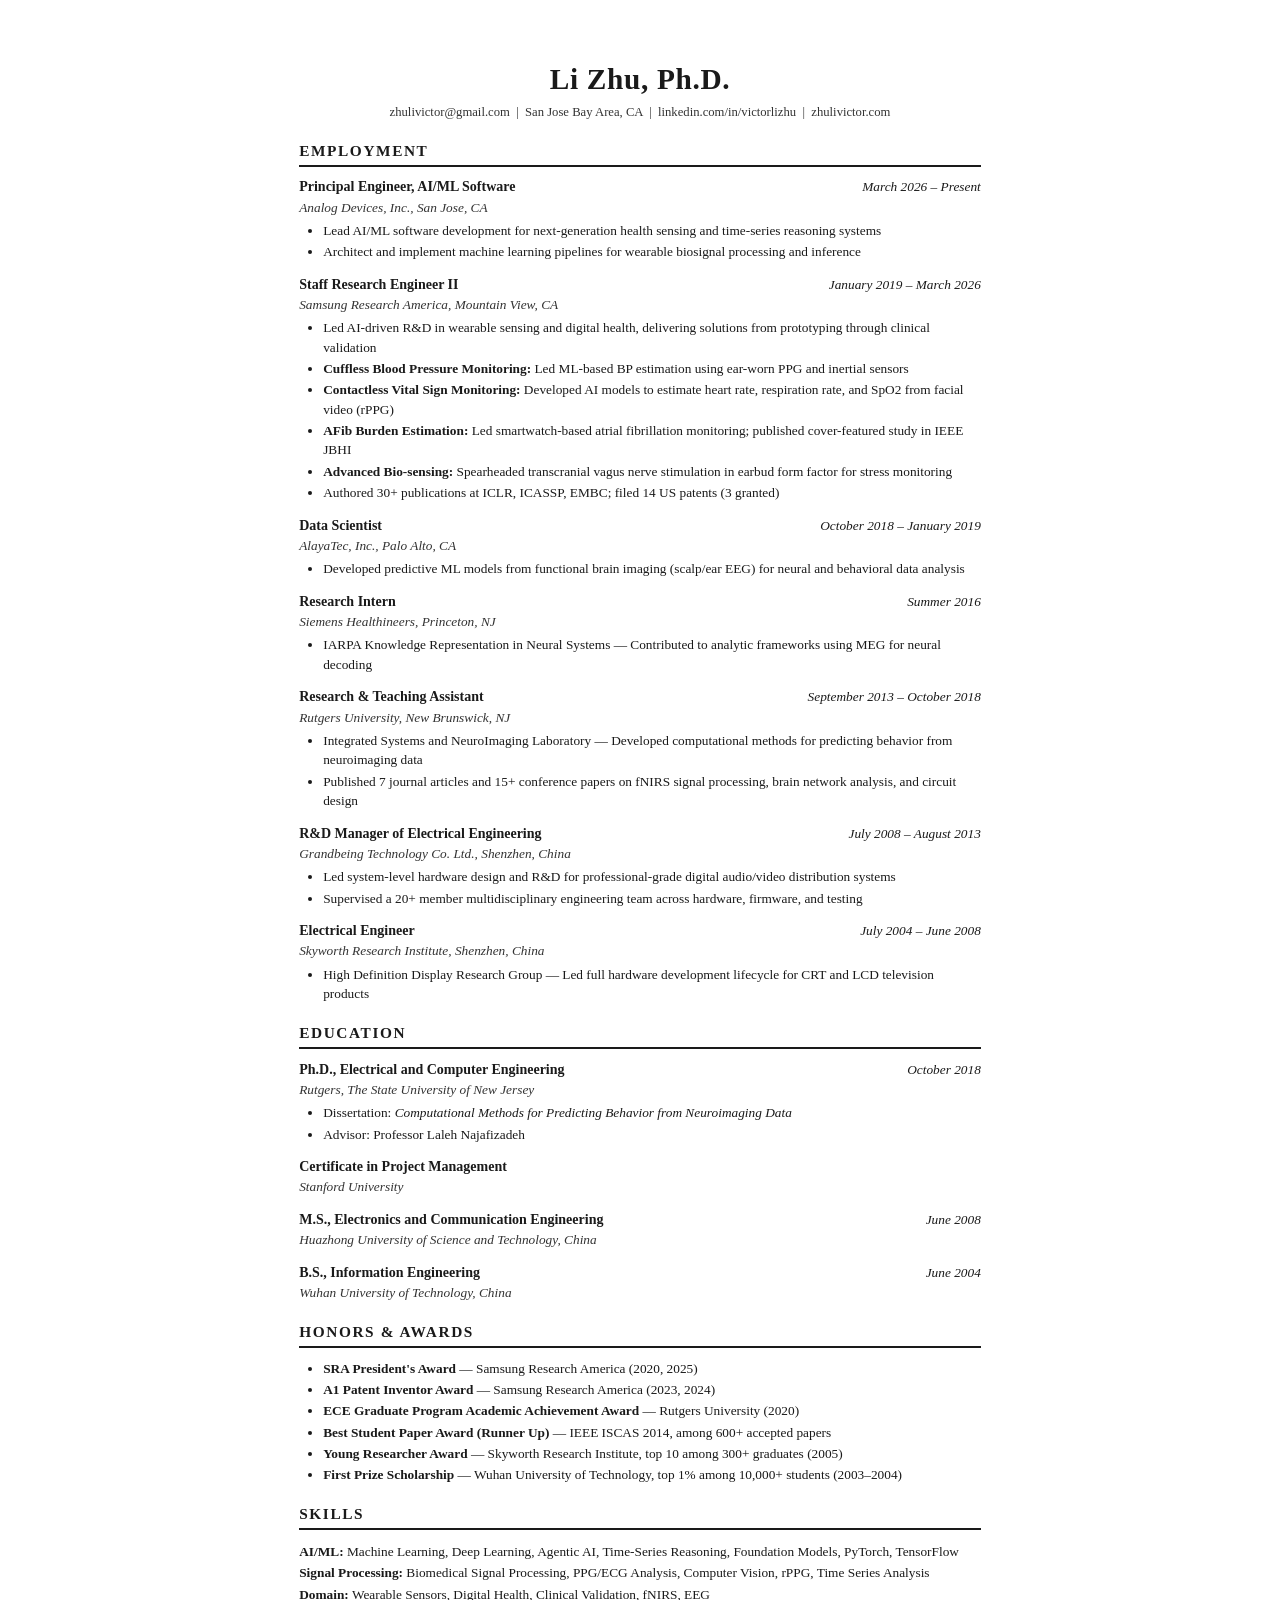
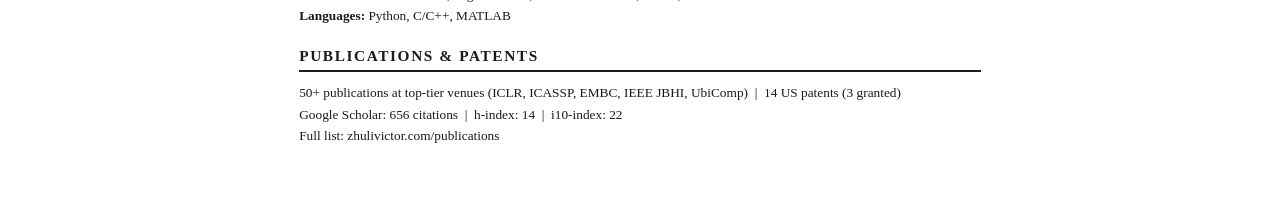
==== static/resume-li-zhu.html @ 99fdcf62 "Update CV with Analog Devices role, refreshed Scholar stats, and printable resume - Add current posi" ====
<!DOCTYPE html>
<html lang="en">
<head>
<meta charset="UTF-8">
<meta name="viewport" content="width=device-width, initial-scale=1.0">
<title>Li Zhu, Ph.D. - Resume</title>
<style>
  @page { margin: 0.6in 0.7in; size: letter; }
  * { margin: 0; padding: 0; box-sizing: border-box; }
  body {
    font-family: 'Georgia', 'Times New Roman', serif;
    font-size: 10.5pt;
    line-height: 1.45;
    color: #1a1a1a;
    max-width: 8.5in;
    margin: 0 auto;
    padding: 0.6in 0.7in;
  }
  h1 {
    font-size: 22pt;
    font-weight: 700;
    text-align: center;
    margin-bottom: 2pt;
    letter-spacing: 0.5pt;
  }
  .contact {
    text-align: center;
    font-size: 9.5pt;
    color: #333;
    margin-bottom: 14pt;
  }
  .contact a { color: #333; text-decoration: none; }
  h2 {
    font-size: 11.5pt;
    font-weight: 700;
    text-transform: uppercase;
    letter-spacing: 1.2pt;
    border-bottom: 1.5pt solid #1a1a1a;
    padding-bottom: 2pt;
    margin-top: 14pt;
    margin-bottom: 8pt;
  }
  .entry { margin-bottom: 10pt; }
  .entry-header {
    display: flex;
    justify-content: space-between;
    align-items: baseline;
  }
  .entry-title { font-weight: 700; font-size: 10.5pt; }
  .entry-date { font-style: italic; font-size: 10pt; white-space: nowrap; }
  .entry-org {
    display: flex;
    justify-content: space-between;
    font-style: italic;
    font-size: 10pt;
    color: #333;
    margin-bottom: 3pt;
  }
  ul {
    margin-left: 18pt;
    margin-top: 2pt;
  }
  li {
    margin-bottom: 1.5pt;
    font-size: 10pt;
  }
  .skills-list {
    font-size: 10pt;
    line-height: 1.6;
  }
  .skills-list strong { font-size: 10pt; }
  @media print {
    body { padding: 0; }
  }
</style>
</head>
<body>

<h1>Li Zhu, Ph.D.</h1>
<div class="contact">
  zhulivictor@gmail.com &nbsp;|&nbsp; San Jose Bay Area, CA &nbsp;|&nbsp;
  linkedin.com/in/victorlizhu &nbsp;|&nbsp; zhulivictor.com
</div>

<h2>Employment</h2>

<div class="entry">
  <div class="entry-header">
    <span class="entry-title">Principal Engineer, AI/ML Software</span>
    <span class="entry-date">March 2026 &ndash; Present</span>
  </div>
  <div class="entry-org">
    <span>Analog Devices, Inc., San Jose, CA</span>
  </div>
  <ul>
    <li>Lead AI/ML software development for next-generation health sensing and time-series reasoning systems</li>
    <li>Architect and implement machine learning pipelines for wearable biosignal processing and inference</li>
  </ul>
</div>

<div class="entry">
  <div class="entry-header">
    <span class="entry-title">Staff Research Engineer II</span>
    <span class="entry-date">January 2019 &ndash; March 2026</span>
  </div>
  <div class="entry-org">
    <span>Samsung Research America, Mountain View, CA</span>
  </div>
  <ul>
    <li>Led AI-driven R&amp;D in wearable sensing and digital health, delivering solutions from prototyping through clinical validation</li>
    <li><strong>Cuffless Blood Pressure Monitoring:</strong> Led ML-based BP estimation using ear-worn PPG and inertial sensors</li>
    <li><strong>Contactless Vital Sign Monitoring:</strong> Developed AI models to estimate heart rate, respiration rate, and SpO2 from facial video (rPPG)</li>
    <li><strong>AFib Burden Estimation:</strong> Led smartwatch-based atrial fibrillation monitoring; published cover-featured study in IEEE JBHI</li>
    <li><strong>Advanced Bio-sensing:</strong> Spearheaded transcranial vagus nerve stimulation in earbud form factor for stress monitoring</li>
    <li>Authored 30+ publications at ICLR, ICASSP, EMBC; filed 14 US patents (3 granted)</li>
  </ul>
</div>

<div class="entry">
  <div class="entry-header">
    <span class="entry-title">Data Scientist</span>
    <span class="entry-date">October 2018 &ndash; January 2019</span>
  </div>
  <div class="entry-org">
    <span>AlayaTec, Inc., Palo Alto, CA</span>
  </div>
  <ul>
    <li>Developed predictive ML models from functional brain imaging (scalp/ear EEG) for neural and behavioral data analysis</li>
  </ul>
</div>

<div class="entry">
  <div class="entry-header">
    <span class="entry-title">Research Intern</span>
    <span class="entry-date">Summer 2016</span>
  </div>
  <div class="entry-org">
    <span>Siemens Healthineers, Princeton, NJ</span>
  </div>
  <ul>
    <li>IARPA Knowledge Representation in Neural Systems &mdash; Contributed to analytic frameworks using MEG for neural decoding</li>
  </ul>
</div>

<div class="entry">
  <div class="entry-header">
    <span class="entry-title">Research &amp; Teaching Assistant</span>
    <span class="entry-date">September 2013 &ndash; October 2018</span>
  </div>
  <div class="entry-org">
    <span>Rutgers University, New Brunswick, NJ</span>
  </div>
  <ul>
    <li>Integrated Systems and NeuroImaging Laboratory &mdash; Developed computational methods for predicting behavior from neuroimaging data</li>
    <li>Published 7 journal articles and 15+ conference papers on fNIRS signal processing, brain network analysis, and circuit design</li>
  </ul>
</div>

<div class="entry">
  <div class="entry-header">
    <span class="entry-title">R&amp;D Manager of Electrical Engineering</span>
    <span class="entry-date">July 2008 &ndash; August 2013</span>
  </div>
  <div class="entry-org">
    <span>Grandbeing Technology Co. Ltd., Shenzhen, China</span>
  </div>
  <ul>
    <li>Led system-level hardware design and R&amp;D for professional-grade digital audio/video distribution systems</li>
    <li>Supervised a 20+ member multidisciplinary engineering team across hardware, firmware, and testing</li>
  </ul>
</div>

<div class="entry">
  <div class="entry-header">
    <span class="entry-title">Electrical Engineer</span>
    <span class="entry-date">July 2004 &ndash; June 2008</span>
  </div>
  <div class="entry-org">
    <span>Skyworth Research Institute, Shenzhen, China</span>
  </div>
  <ul>
    <li>High Definition Display Research Group &mdash; Led full hardware development lifecycle for CRT and LCD television products</li>
  </ul>
</div>

<h2>Education</h2>

<div class="entry">
  <div class="entry-header">
    <span class="entry-title">Ph.D., Electrical and Computer Engineering</span>
    <span class="entry-date">October 2018</span>
  </div>
  <div class="entry-org">
    <span>Rutgers, The State University of New Jersey</span>
  </div>
  <ul>
    <li>Dissertation: <em>Computational Methods for Predicting Behavior from Neuroimaging Data</em></li>
    <li>Advisor: Professor Laleh Najafizadeh</li>
  </ul>
</div>

<div class="entry">
  <div class="entry-header">
    <span class="entry-title">Certificate in Project Management</span>
    <span class="entry-date"></span>
  </div>
  <div class="entry-org">
    <span>Stanford University</span>
  </div>
</div>

<div class="entry">
  <div class="entry-header">
    <span class="entry-title">M.S., Electronics and Communication Engineering</span>
    <span class="entry-date">June 2008</span>
  </div>
  <div class="entry-org">
    <span>Huazhong University of Science and Technology, China</span>
  </div>
</div>

<div class="entry">
  <div class="entry-header">
    <span class="entry-title">B.S., Information Engineering</span>
    <span class="entry-date">June 2004</span>
  </div>
  <div class="entry-org">
    <span>Wuhan University of Technology, China</span>
  </div>
</div>

<h2>Honors &amp; Awards</h2>
<ul>
  <li><strong>SRA President's Award</strong> &mdash; Samsung Research America (2020, 2025)</li>
  <li><strong>A1 Patent Inventor Award</strong> &mdash; Samsung Research America (2023, 2024)</li>
  <li><strong>ECE Graduate Program Academic Achievement Award</strong> &mdash; Rutgers University (2020)</li>
  <li><strong>Best Student Paper Award (Runner Up)</strong> &mdash; IEEE ISCAS 2014, among 600+ accepted papers</li>
  <li><strong>Young Researcher Award</strong> &mdash; Skyworth Research Institute, top 10 among 300+ graduates (2005)</li>
  <li><strong>First Prize Scholarship</strong> &mdash; Wuhan University of Technology, top 1% among 10,000+ students (2003&ndash;2004)</li>
</ul>

<h2>Skills</h2>
<div class="skills-list">
  <strong>AI/ML:</strong> Machine Learning, Deep Learning, Agentic AI, Time-Series Reasoning, Foundation Models, PyTorch, TensorFlow<br>
  <strong>Signal Processing:</strong> Biomedical Signal Processing, PPG/ECG Analysis, Computer Vision, rPPG, Time Series Analysis<br>
  <strong>Domain:</strong> Wearable Sensors, Digital Health, Clinical Validation, fNIRS, EEG<br>
  <strong>Languages:</strong> Python, C/C++, MATLAB
</div>

<h2>Publications &amp; Patents</h2>
<div class="skills-list">
  50+ publications at top-tier venues (ICLR, ICASSP, EMBC, IEEE JBHI, UbiComp) &nbsp;|&nbsp; 14 US patents (3 granted)<br>
  Google Scholar: 656 citations &nbsp;|&nbsp; h-index: 14 &nbsp;|&nbsp; i10-index: 22<br>
  Full list: zhulivictor.com/publications
</div>

</body>
</html>
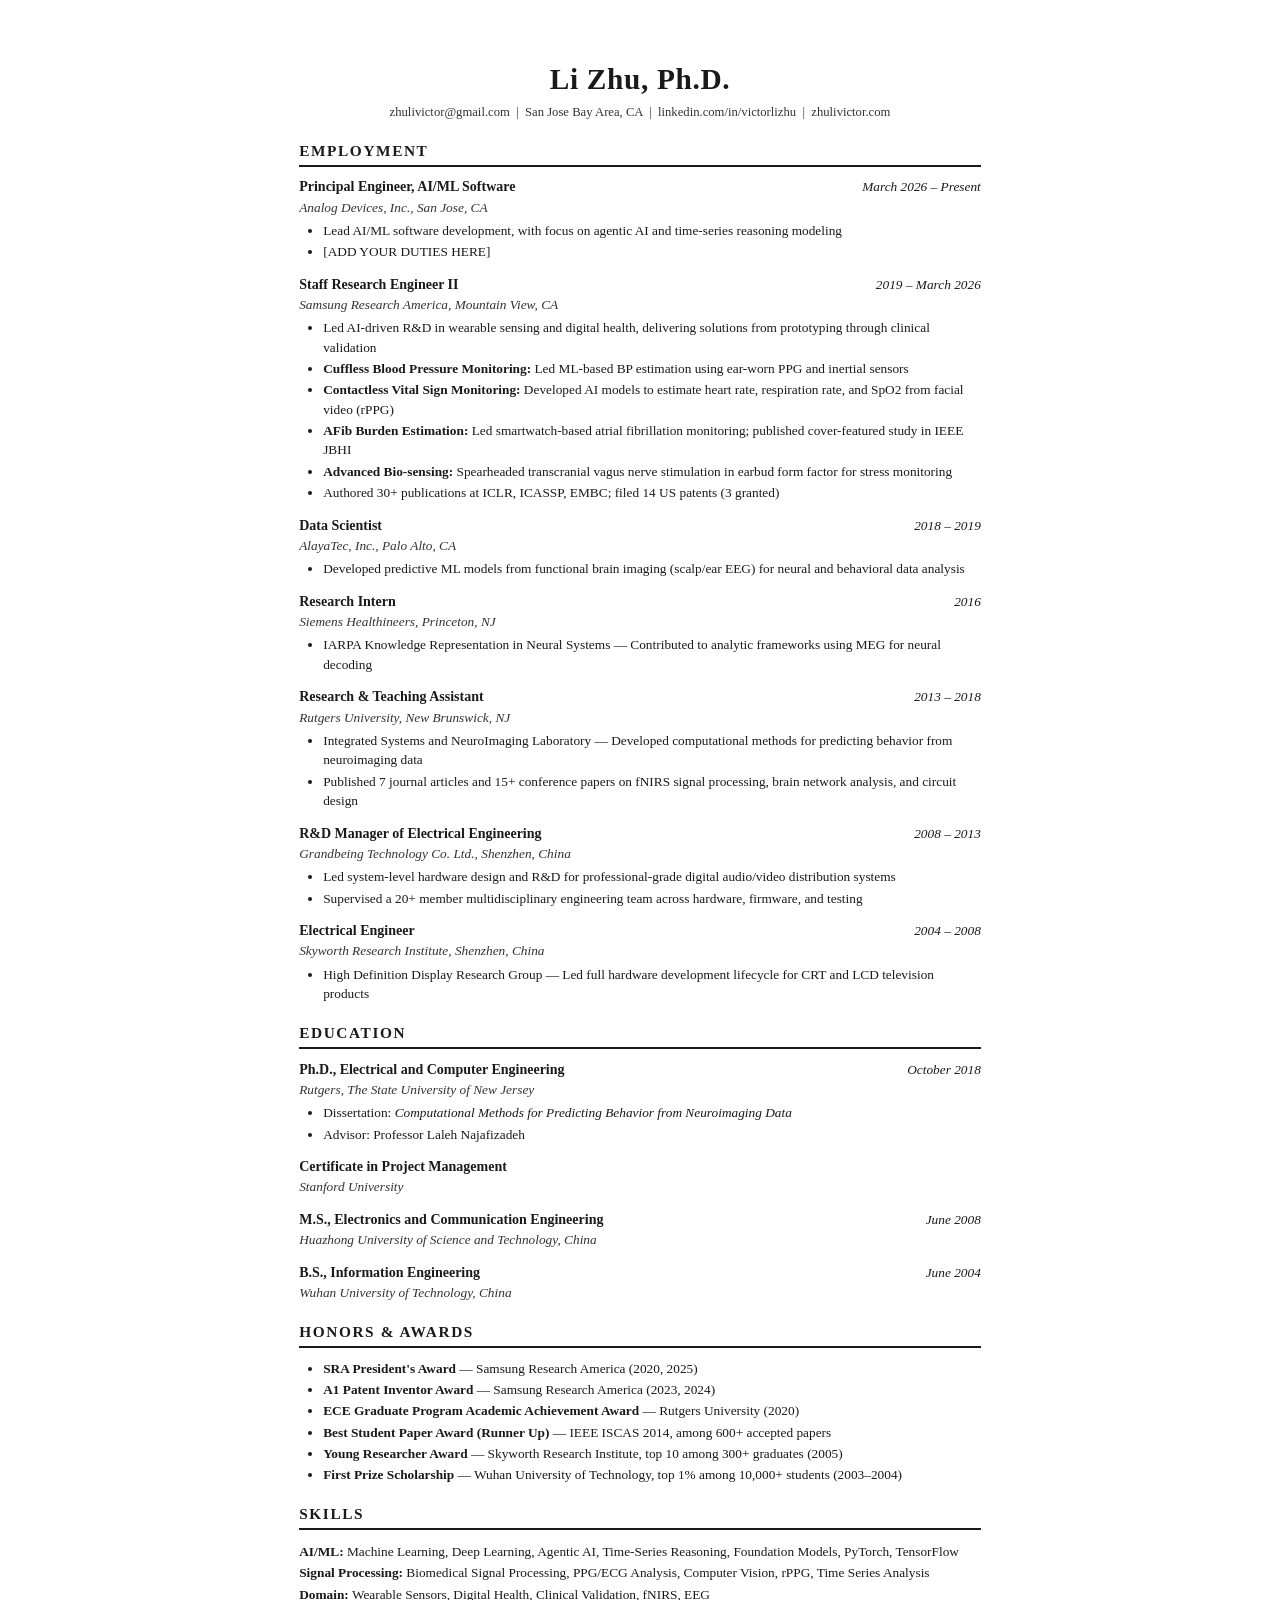
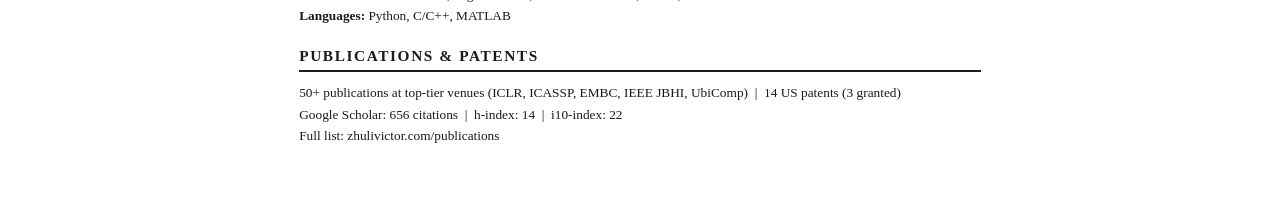
==== commit fb9aacb8: "Correct resume dates to year ranges and flag ADI duties placeholder Month-level employment dates wer" ====
--- a/static/resume-li-zhu.html
+++ b/static/resume-li-zhu.html
@@ -93,15 +93,15 @@
     <span>Analog Devices, Inc., San Jose, CA</span>
   </div>
   <ul>
-    <li>Lead AI/ML software development for next-generation health sensing and time-series reasoning systems</li>
-    <li>Architect and implement machine learning pipelines for wearable biosignal processing and inference</li>
+    <li>Lead AI/ML software development, with focus on agentic AI and time-series reasoning modeling</li>
+    <li>[ADD YOUR DUTIES HERE]</li>
   </ul>
 </div>
 
 <div class="entry">
   <div class="entry-header">
     <span class="entry-title">Staff Research Engineer II</span>
-    <span class="entry-date">January 2019 &ndash; March 2026</span>
+    <span class="entry-date">2019 &ndash; March 2026</span>
   </div>
   <div class="entry-org">
     <span>Samsung Research America, Mountain View, CA</span>
@@ -119,7 +119,7 @@
 <div class="entry">
   <div class="entry-header">
     <span class="entry-title">Data Scientist</span>
-    <span class="entry-date">October 2018 &ndash; January 2019</span>
+    <span class="entry-date">2018 &ndash; 2019</span>
   </div>
   <div class="entry-org">
     <span>AlayaTec, Inc., Palo Alto, CA</span>
@@ -132,7 +132,7 @@
 <div class="entry">
   <div class="entry-header">
     <span class="entry-title">Research Intern</span>
-    <span class="entry-date">Summer 2016</span>
+    <span class="entry-date">2016</span>
   </div>
   <div class="entry-org">
     <span>Siemens Healthineers, Princeton, NJ</span>
@@ -145,7 +145,7 @@
 <div class="entry">
   <div class="entry-header">
     <span class="entry-title">Research &amp; Teaching Assistant</span>
-    <span class="entry-date">September 2013 &ndash; October 2018</span>
+    <span class="entry-date">2013 &ndash; 2018</span>
   </div>
   <div class="entry-org">
     <span>Rutgers University, New Brunswick, NJ</span>
@@ -159,7 +159,7 @@
 <div class="entry">
   <div class="entry-header">
     <span class="entry-title">R&amp;D Manager of Electrical Engineering</span>
-    <span class="entry-date">July 2008 &ndash; August 2013</span>
+    <span class="entry-date">2008 &ndash; 2013</span>
   </div>
   <div class="entry-org">
     <span>Grandbeing Technology Co. Ltd., Shenzhen, China</span>
@@ -173,7 +173,7 @@
 <div class="entry">
   <div class="entry-header">
     <span class="entry-title">Electrical Engineer</span>
-    <span class="entry-date">July 2004 &ndash; June 2008</span>
+    <span class="entry-date">2004 &ndash; 2008</span>
   </div>
   <div class="entry-org">
     <span>Skyworth Research Institute, Shenzhen, China</span>
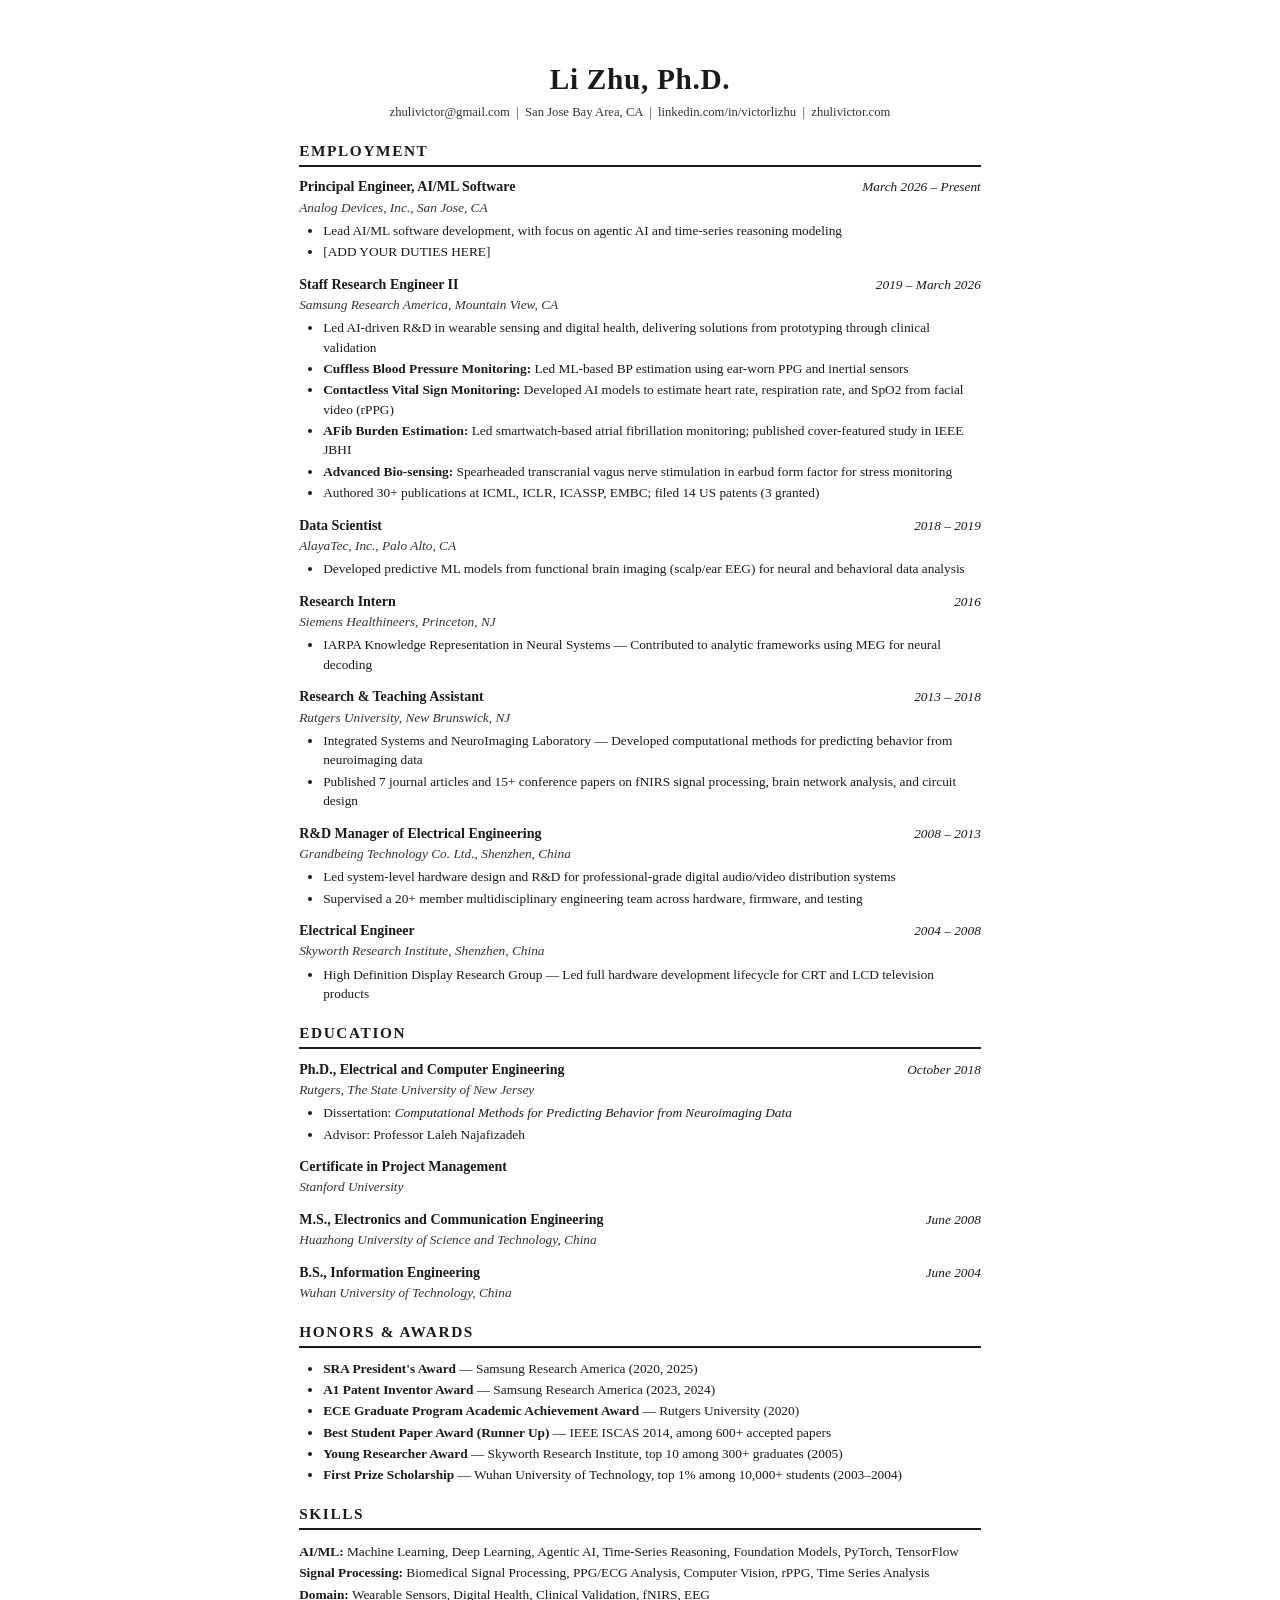
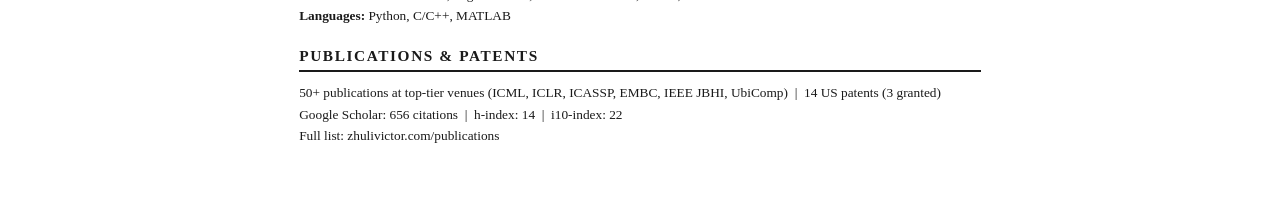
==== commit 86c4dd0e: "Add ICML to resume venue lists https://claude.ai/code/session_01JjXR5z84VtJS2Y7Ni96zQ3" ====
--- a/static/resume-li-zhu.html
+++ b/static/resume-li-zhu.html
@@ -112,7 +112,7 @@
     <li><strong>Contactless Vital Sign Monitoring:</strong> Developed AI models to estimate heart rate, respiration rate, and SpO2 from facial video (rPPG)</li>
     <li><strong>AFib Burden Estimation:</strong> Led smartwatch-based atrial fibrillation monitoring; published cover-featured study in IEEE JBHI</li>
     <li><strong>Advanced Bio-sensing:</strong> Spearheaded transcranial vagus nerve stimulation in earbud form factor for stress monitoring</li>
-    <li>Authored 30+ publications at ICLR, ICASSP, EMBC; filed 14 US patents (3 granted)</li>
+    <li>Authored 30+ publications at ICML, ICLR, ICASSP, EMBC; filed 14 US patents (3 granted)</li>
   </ul>
 </div>
 
@@ -249,7 +249,7 @@
 
 <h2>Publications &amp; Patents</h2>
 <div class="skills-list">
-  50+ publications at top-tier venues (ICLR, ICASSP, EMBC, IEEE JBHI, UbiComp) &nbsp;|&nbsp; 14 US patents (3 granted)<br>
+  50+ publications at top-tier venues (ICML, ICLR, ICASSP, EMBC, IEEE JBHI, UbiComp) &nbsp;|&nbsp; 14 US patents (3 granted)<br>
   Google Scholar: 656 citations &nbsp;|&nbsp; h-index: 14 &nbsp;|&nbsp; i10-index: 22<br>
   Full list: zhulivictor.com/publications
 </div>
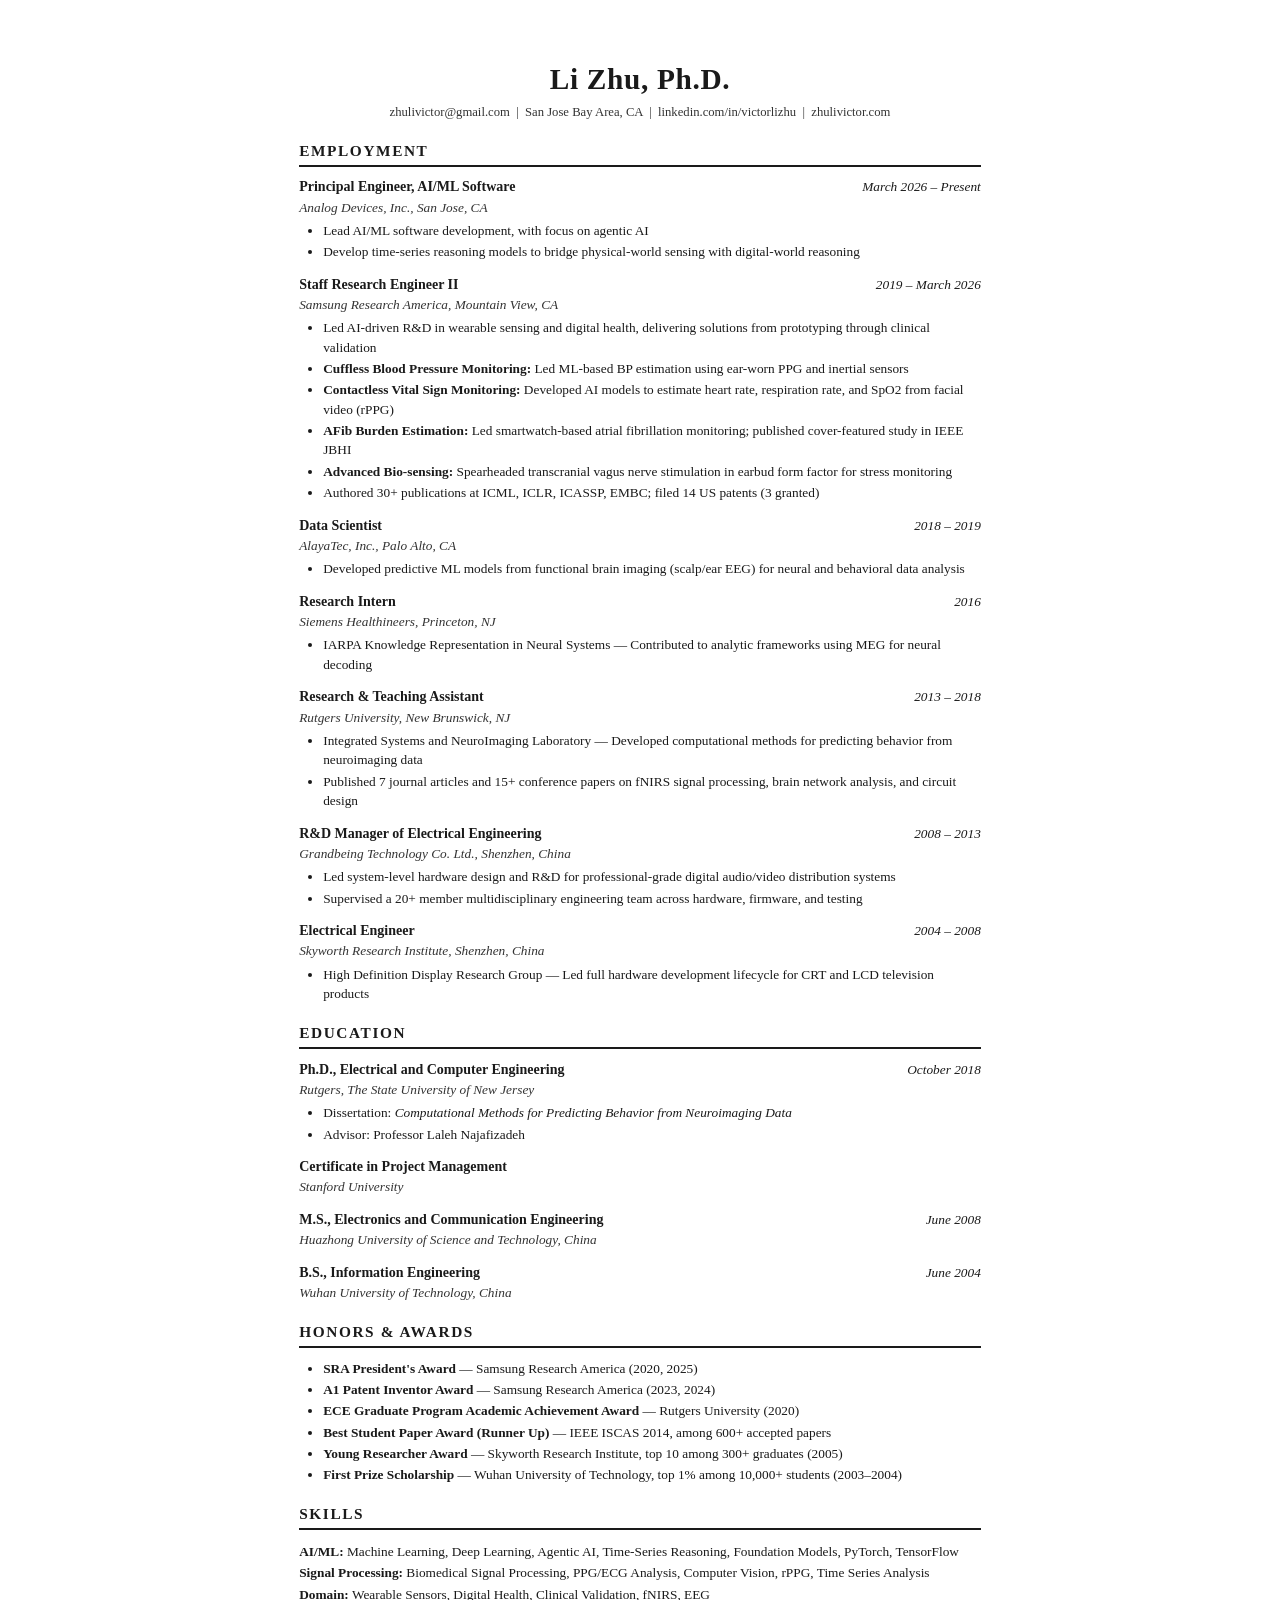
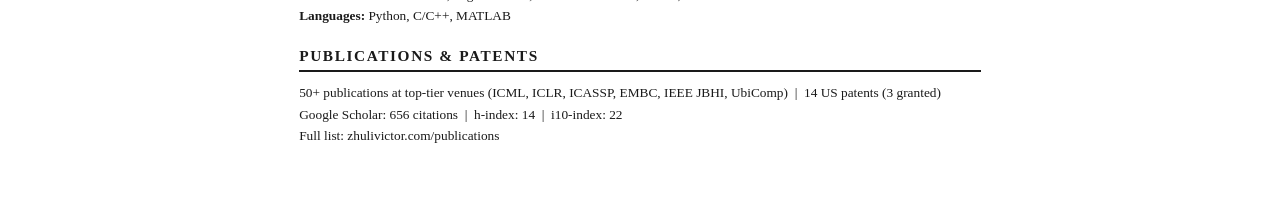
==== commit 7864f742: "Fill in Analog Devices duties on resume and CV pages Replaces the placeholder with the actual role d" ====
--- a/static/resume-li-zhu.html
+++ b/static/resume-li-zhu.html
@@ -93,8 +93,8 @@
     <span>Analog Devices, Inc., San Jose, CA</span>
   </div>
   <ul>
-    <li>Lead AI/ML software development, with focus on agentic AI and time-series reasoning modeling</li>
-    <li>[ADD YOUR DUTIES HERE]</li>
+    <li>Lead AI/ML software development, with focus on agentic AI</li>
+    <li>Develop time-series reasoning models to bridge physical-world sensing with digital-world reasoning</li>
   </ul>
 </div>
 
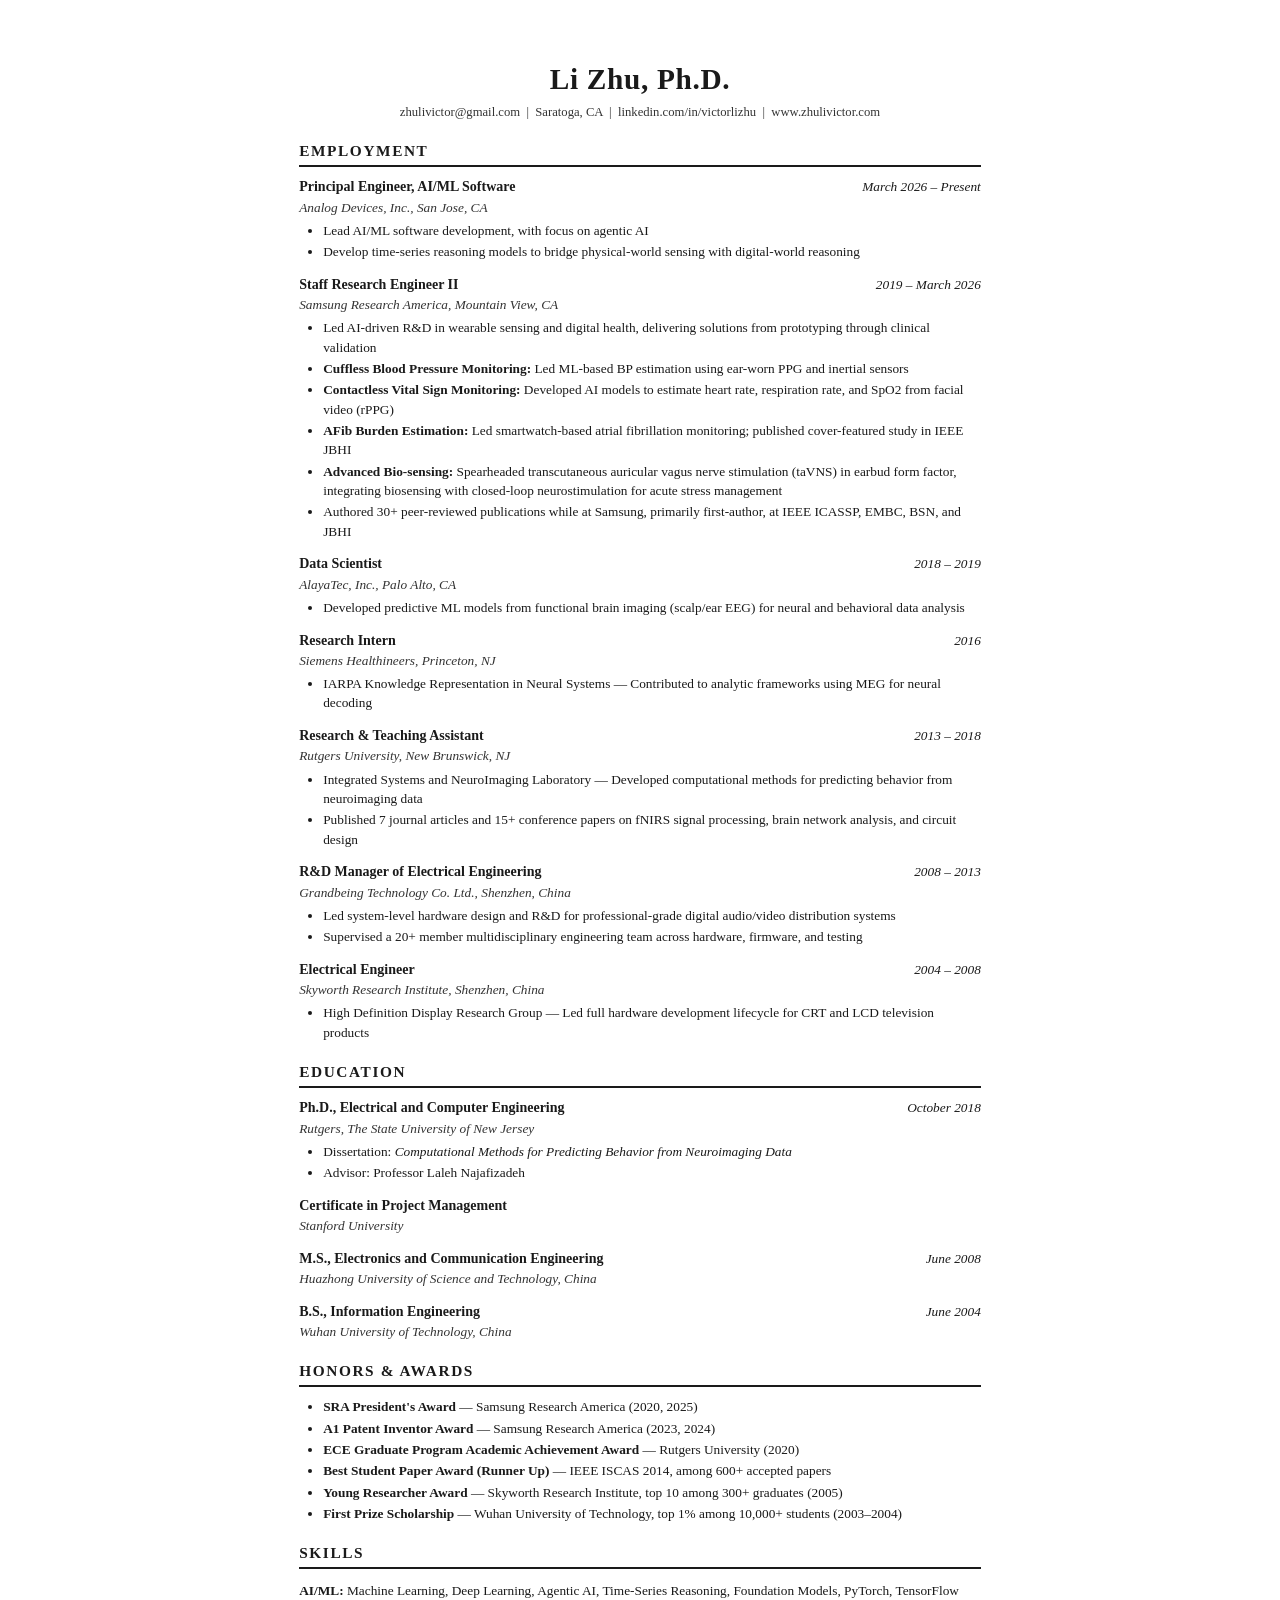
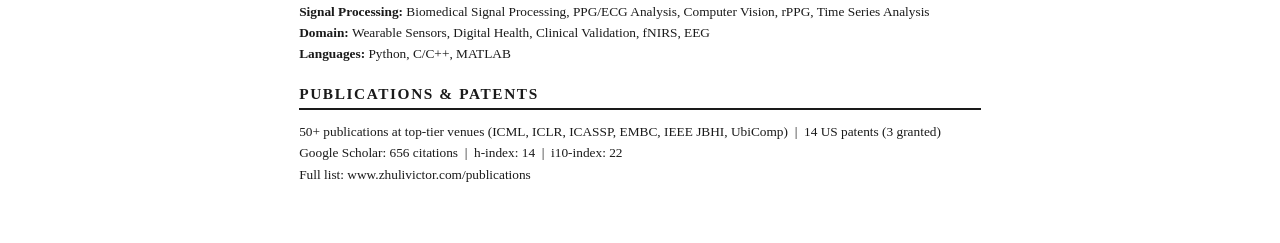
==== commit efde9dac: "Fix taVNS terminology and correct overstated venue claim Two factual corrections surfaced by CV revi" ====
--- a/static/resume-li-zhu.html
+++ b/static/resume-li-zhu.html
@@ -78,8 +78,8 @@
 
 <h1>Li Zhu, Ph.D.</h1>
 <div class="contact">
-  zhulivictor@gmail.com &nbsp;|&nbsp; San Jose Bay Area, CA &nbsp;|&nbsp;
-  linkedin.com/in/victorlizhu &nbsp;|&nbsp; zhulivictor.com
+  zhulivictor@gmail.com &nbsp;|&nbsp; Saratoga, CA &nbsp;|&nbsp;
+  linkedin.com/in/victorlizhu &nbsp;|&nbsp; www.zhulivictor.com
 </div>
 
 <h2>Employment</h2>
@@ -111,8 +111,8 @@
     <li><strong>Cuffless Blood Pressure Monitoring:</strong> Led ML-based BP estimation using ear-worn PPG and inertial sensors</li>
     <li><strong>Contactless Vital Sign Monitoring:</strong> Developed AI models to estimate heart rate, respiration rate, and SpO2 from facial video (rPPG)</li>
     <li><strong>AFib Burden Estimation:</strong> Led smartwatch-based atrial fibrillation monitoring; published cover-featured study in IEEE JBHI</li>
-    <li><strong>Advanced Bio-sensing:</strong> Spearheaded transcranial vagus nerve stimulation in earbud form factor for stress monitoring</li>
-    <li>Authored 30+ publications at ICML, ICLR, ICASSP, EMBC; filed 14 US patents (3 granted)</li>
+    <li><strong>Advanced Bio-sensing:</strong> Spearheaded transcutaneous auricular vagus nerve stimulation (taVNS) in earbud form factor, integrating biosensing with closed-loop neurostimulation for acute stress management</li>
+    <li>Authored 30+ peer-reviewed publications while at Samsung, primarily first-author, at IEEE ICASSP, EMBC, BSN, and JBHI</li>
   </ul>
 </div>
 
@@ -251,7 +251,7 @@
 <div class="skills-list">
   50+ publications at top-tier venues (ICML, ICLR, ICASSP, EMBC, IEEE JBHI, UbiComp) &nbsp;|&nbsp; 14 US patents (3 granted)<br>
   Google Scholar: 656 citations &nbsp;|&nbsp; h-index: 14 &nbsp;|&nbsp; i10-index: 22<br>
-  Full list: zhulivictor.com/publications
+  Full list: www.zhulivictor.com/publications
 </div>
 
 </body>
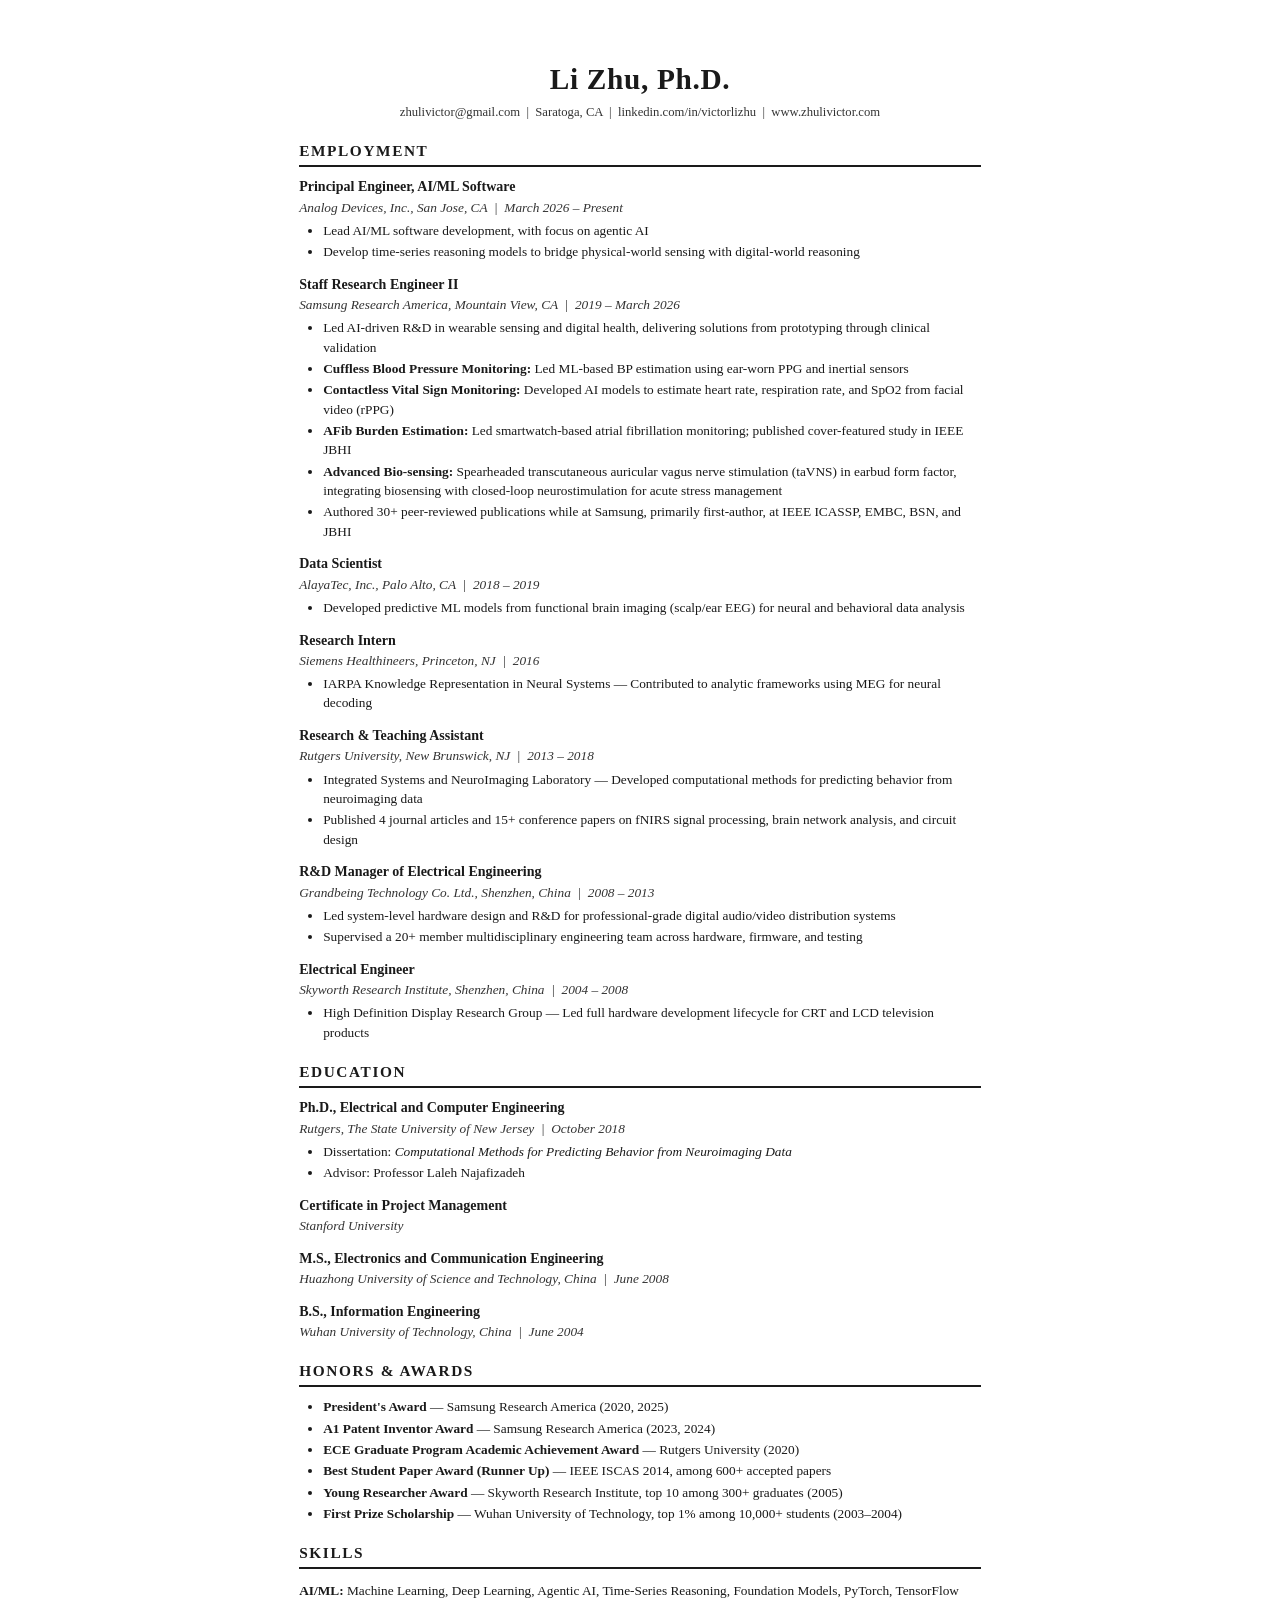
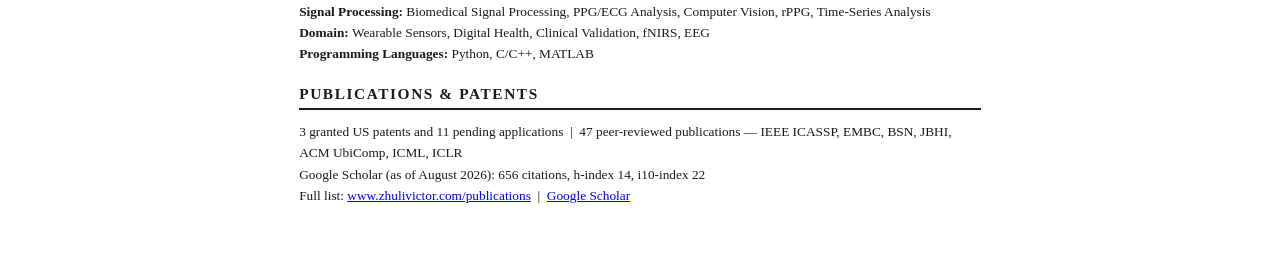
==== commit 6967f8ff: "Apply CV review panel findings: accuracy, parsing, and formatting Three reviewers (career strategy, " ====
--- a/static/resume-li-zhu.html
+++ b/static/resume-li-zhu.html
@@ -31,6 +31,7 @@
   }
   .contact a { color: #333; text-decoration: none; }
   h2 {
+    break-after: avoid;
     font-size: 11.5pt;
     font-weight: 700;
     text-transform: uppercase;
@@ -40,17 +41,9 @@
     margin-top: 14pt;
     margin-bottom: 8pt;
   }
-  .entry { margin-bottom: 10pt; }
-  .entry-header {
-    display: flex;
-    justify-content: space-between;
-    align-items: baseline;
-  }
+  .entry { margin-bottom: 10pt; break-inside: avoid; }
   .entry-title { font-weight: 700; font-size: 10.5pt; }
-  .entry-date { font-style: italic; font-size: 10pt; white-space: nowrap; }
   .entry-org {
-    display: flex;
-    justify-content: space-between;
     font-style: italic;
     font-size: 10pt;
     color: #333;
@@ -78,8 +71,9 @@
 
 <h1>Li Zhu, Ph.D.</h1>
 <div class="contact">
-  zhulivictor@gmail.com &nbsp;|&nbsp; Saratoga, CA &nbsp;|&nbsp;
-  linkedin.com/in/victorlizhu &nbsp;|&nbsp; www.zhulivictor.com
+  <a href="mailto:zhulivictor@gmail.com">zhulivictor@gmail.com</a> &nbsp;|&nbsp; Saratoga, CA &nbsp;|&nbsp;
+  <a href="https://www.linkedin.com/in/victorlizhu">linkedin.com/in/victorlizhu</a> &nbsp;|&nbsp;
+  <a href="https://www.zhulivictor.com">www.zhulivictor.com</a>
 </div>
 
 <h2>Employment</h2>
@@ -87,10 +81,9 @@
 <div class="entry">
   <div class="entry-header">
     <span class="entry-title">Principal Engineer, AI/ML Software</span>
-    <span class="entry-date">March 2026 &ndash; Present</span>
-  </div>
-  <div class="entry-org">
-    <span>Analog Devices, Inc., San Jose, CA</span>
+  </div>
+  <div class="entry-org">
+    <span>Analog Devices, Inc., San Jose, CA &nbsp;|&nbsp; March 2026 &ndash; Present</span>
   </div>
   <ul>
     <li>Lead AI/ML software development, with focus on agentic AI</li>
@@ -101,10 +94,9 @@
 <div class="entry">
   <div class="entry-header">
     <span class="entry-title">Staff Research Engineer II</span>
-    <span class="entry-date">2019 &ndash; March 2026</span>
-  </div>
-  <div class="entry-org">
-    <span>Samsung Research America, Mountain View, CA</span>
+  </div>
+  <div class="entry-org">
+    <span>Samsung Research America, Mountain View, CA &nbsp;|&nbsp; 2019 &ndash; March 2026</span>
   </div>
   <ul>
     <li>Led AI-driven R&amp;D in wearable sensing and digital health, delivering solutions from prototyping through clinical validation</li>
@@ -119,10 +111,9 @@
 <div class="entry">
   <div class="entry-header">
     <span class="entry-title">Data Scientist</span>
-    <span class="entry-date">2018 &ndash; 2019</span>
-  </div>
-  <div class="entry-org">
-    <span>AlayaTec, Inc., Palo Alto, CA</span>
+  </div>
+  <div class="entry-org">
+    <span>AlayaTec, Inc., Palo Alto, CA &nbsp;|&nbsp; 2018 &ndash; 2019</span>
   </div>
   <ul>
     <li>Developed predictive ML models from functional brain imaging (scalp/ear EEG) for neural and behavioral data analysis</li>
@@ -132,10 +123,9 @@
 <div class="entry">
   <div class="entry-header">
     <span class="entry-title">Research Intern</span>
-    <span class="entry-date">2016</span>
-  </div>
-  <div class="entry-org">
-    <span>Siemens Healthineers, Princeton, NJ</span>
+  </div>
+  <div class="entry-org">
+    <span>Siemens Healthineers, Princeton, NJ &nbsp;|&nbsp; 2016</span>
   </div>
   <ul>
     <li>IARPA Knowledge Representation in Neural Systems &mdash; Contributed to analytic frameworks using MEG for neural decoding</li>
@@ -145,24 +135,22 @@
 <div class="entry">
   <div class="entry-header">
     <span class="entry-title">Research &amp; Teaching Assistant</span>
-    <span class="entry-date">2013 &ndash; 2018</span>
-  </div>
-  <div class="entry-org">
-    <span>Rutgers University, New Brunswick, NJ</span>
+  </div>
+  <div class="entry-org">
+    <span>Rutgers University, New Brunswick, NJ &nbsp;|&nbsp; 2013 &ndash; 2018</span>
   </div>
   <ul>
     <li>Integrated Systems and NeuroImaging Laboratory &mdash; Developed computational methods for predicting behavior from neuroimaging data</li>
-    <li>Published 7 journal articles and 15+ conference papers on fNIRS signal processing, brain network analysis, and circuit design</li>
+    <li>Published 4 journal articles and 15+ conference papers on fNIRS signal processing, brain network analysis, and circuit design</li>
   </ul>
 </div>
 
 <div class="entry">
   <div class="entry-header">
     <span class="entry-title">R&amp;D Manager of Electrical Engineering</span>
-    <span class="entry-date">2008 &ndash; 2013</span>
-  </div>
-  <div class="entry-org">
-    <span>Grandbeing Technology Co. Ltd., Shenzhen, China</span>
+  </div>
+  <div class="entry-org">
+    <span>Grandbeing Technology Co. Ltd., Shenzhen, China &nbsp;|&nbsp; 2008 &ndash; 2013</span>
   </div>
   <ul>
     <li>Led system-level hardware design and R&amp;D for professional-grade digital audio/video distribution systems</li>
@@ -173,10 +161,9 @@
 <div class="entry">
   <div class="entry-header">
     <span class="entry-title">Electrical Engineer</span>
-    <span class="entry-date">2004 &ndash; 2008</span>
-  </div>
-  <div class="entry-org">
-    <span>Skyworth Research Institute, Shenzhen, China</span>
+  </div>
+  <div class="entry-org">
+    <span>Skyworth Research Institute, Shenzhen, China &nbsp;|&nbsp; 2004 &ndash; 2008</span>
   </div>
   <ul>
     <li>High Definition Display Research Group &mdash; Led full hardware development lifecycle for CRT and LCD television products</li>
@@ -188,10 +175,9 @@
 <div class="entry">
   <div class="entry-header">
     <span class="entry-title">Ph.D., Electrical and Computer Engineering</span>
-    <span class="entry-date">October 2018</span>
-  </div>
-  <div class="entry-org">
-    <span>Rutgers, The State University of New Jersey</span>
+  </div>
+  <div class="entry-org">
+    <span>Rutgers, The State University of New Jersey &nbsp;|&nbsp; October 2018</span>
   </div>
   <ul>
     <li>Dissertation: <em>Computational Methods for Predicting Behavior from Neuroimaging Data</em></li>
@@ -202,7 +188,6 @@
 <div class="entry">
   <div class="entry-header">
     <span class="entry-title">Certificate in Project Management</span>
-    <span class="entry-date"></span>
   </div>
   <div class="entry-org">
     <span>Stanford University</span>
@@ -212,26 +197,24 @@
 <div class="entry">
   <div class="entry-header">
     <span class="entry-title">M.S., Electronics and Communication Engineering</span>
-    <span class="entry-date">June 2008</span>
-  </div>
-  <div class="entry-org">
-    <span>Huazhong University of Science and Technology, China</span>
+  </div>
+  <div class="entry-org">
+    <span>Huazhong University of Science and Technology, China &nbsp;|&nbsp; June 2008</span>
   </div>
 </div>
 
 <div class="entry">
   <div class="entry-header">
     <span class="entry-title">B.S., Information Engineering</span>
-    <span class="entry-date">June 2004</span>
-  </div>
-  <div class="entry-org">
-    <span>Wuhan University of Technology, China</span>
+  </div>
+  <div class="entry-org">
+    <span>Wuhan University of Technology, China &nbsp;|&nbsp; June 2004</span>
   </div>
 </div>
 
 <h2>Honors &amp; Awards</h2>
 <ul>
-  <li><strong>SRA President's Award</strong> &mdash; Samsung Research America (2020, 2025)</li>
+  <li><strong>President's Award</strong> &mdash; Samsung Research America (2020, 2025)</li>
   <li><strong>A1 Patent Inventor Award</strong> &mdash; Samsung Research America (2023, 2024)</li>
   <li><strong>ECE Graduate Program Academic Achievement Award</strong> &mdash; Rutgers University (2020)</li>
   <li><strong>Best Student Paper Award (Runner Up)</strong> &mdash; IEEE ISCAS 2014, among 600+ accepted papers</li>
@@ -242,16 +225,16 @@
 <h2>Skills</h2>
 <div class="skills-list">
   <strong>AI/ML:</strong> Machine Learning, Deep Learning, Agentic AI, Time-Series Reasoning, Foundation Models, PyTorch, TensorFlow<br>
-  <strong>Signal Processing:</strong> Biomedical Signal Processing, PPG/ECG Analysis, Computer Vision, rPPG, Time Series Analysis<br>
+  <strong>Signal Processing:</strong> Biomedical Signal Processing, PPG/ECG Analysis, Computer Vision, rPPG, Time-Series Analysis<br>
   <strong>Domain:</strong> Wearable Sensors, Digital Health, Clinical Validation, fNIRS, EEG<br>
-  <strong>Languages:</strong> Python, C/C++, MATLAB
+  <strong>Programming Languages:</strong> Python, C/C++, MATLAB
 </div>
 
 <h2>Publications &amp; Patents</h2>
 <div class="skills-list">
-  50+ publications at top-tier venues (ICML, ICLR, ICASSP, EMBC, IEEE JBHI, UbiComp) &nbsp;|&nbsp; 14 US patents (3 granted)<br>
-  Google Scholar: 656 citations &nbsp;|&nbsp; h-index: 14 &nbsp;|&nbsp; i10-index: 22<br>
-  Full list: www.zhulivictor.com/publications
+  3 granted US patents and 11 pending applications &nbsp;|&nbsp; 47 peer-reviewed publications &mdash; IEEE ICASSP, EMBC, BSN, JBHI, ACM UbiComp, ICML, ICLR<br>
+  Google Scholar (as of August 2026): 656 citations, h-index 14, i10-index 22<br>
+  Full list: <a href="https://www.zhulivictor.com/publications">www.zhulivictor.com/publications</a> &nbsp;|&nbsp; <a href="https://scholar.google.com/citations?user=D0V4hEYAAAAJ">Google Scholar</a>
 </div>
 
 </body>
